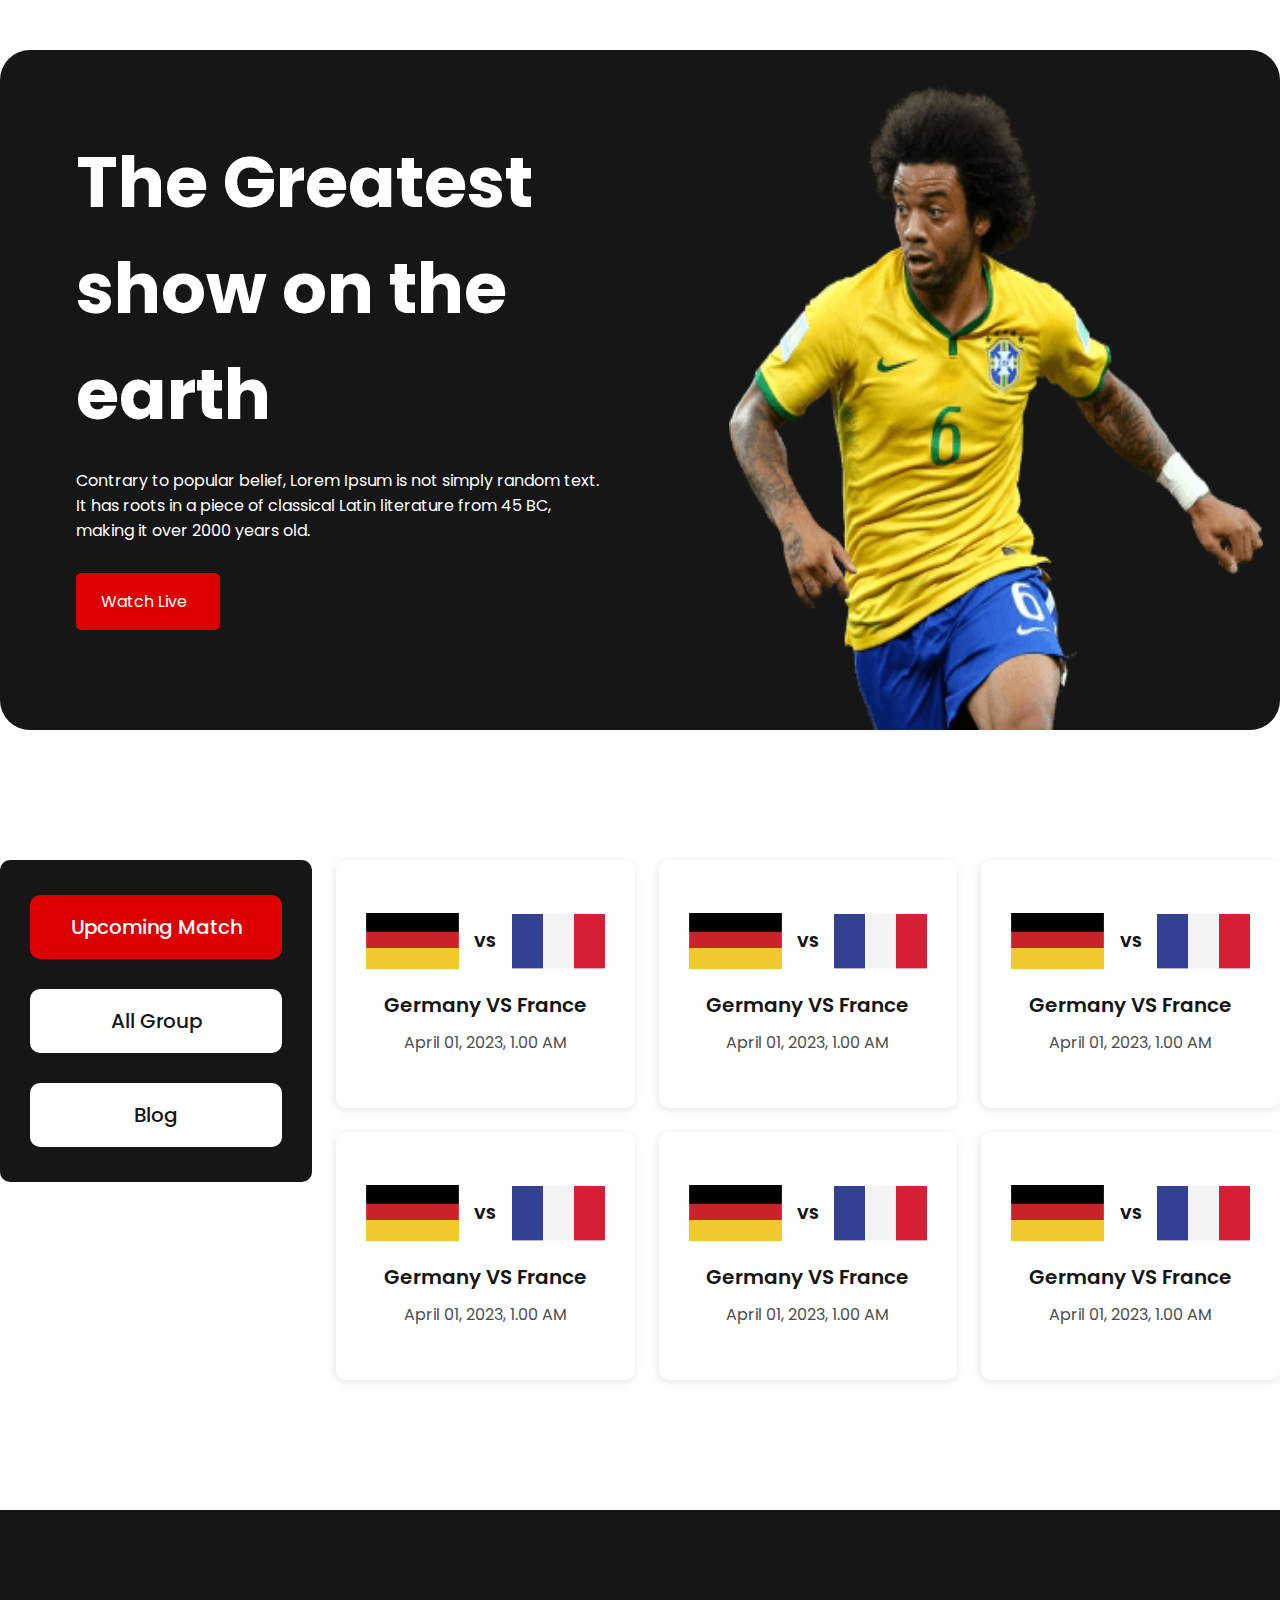
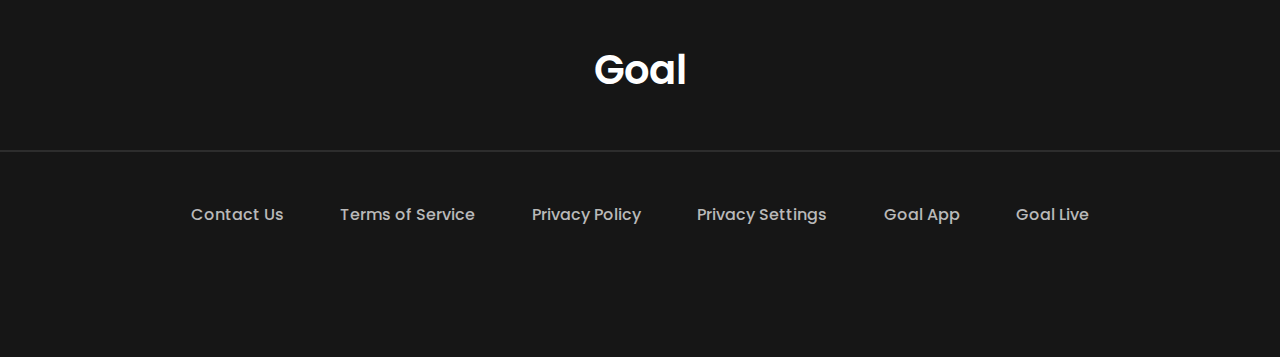
==== match.html @ d3a6b290 "feat: Main section added" ====
<!DOCTYPE html>
<html lang="en">
<head>
    <meta charset="UTF-8">
    <meta http-equiv="X-UA-Compatible" content="IE=edge">
    <meta name="viewport" content="width=device-width, initial-scale=1.0">

    <!-- website title -->
    <title>World Cup</title>

    <!-- font awesome cdn link -->
    <link rel="stylesheet" href="https://cdnjs.cloudflare.com/ajax/libs/font-awesome/6.4.0/css/all.min.css" integrity="sha512-iecdLmaskl7CVkqkXNQ/ZH/XLlvWZOJyj7Yy7tcenmpD1ypASozpmT/E0iPtmFIB46ZmdtAc9eNBvH0H/ZpiBw==" crossorigin="anonymous" referrerpolicy="no-referrer" />

    <!-- stylesheet link -->
    <link rel="stylesheet" href="style.css">
</head>
<body>

    <!-- header section start -->
    <header>
        <div class="header-banner">
            <div class="header-banner-half">
                <h1>The Greatest show on the earth</h1>
                <p>Contrary to popular belief, Lorem Ipsum is not simply random text. It has roots in a piece of classical Latin literature from 45 BC, making it over 2000 years old.</p>
                <a href="">Watch Live &nbsp; <i class="fa-solid fa-chevron-right"></i></a>
            </div>
            <div class="header-banner-half">
                <img src="./assets/Banner Image.png" alt="">
            </div>
        </div>
    </header>
    <!-- header section end -->




    <!-- main section start -->
    <main>
        <section>
            <div class="match">
                <div class="match-fixed">
                    <a href="./index.html" id="match-fixed-blog">Upcoming Match</a>
                    <a href="">All Group</a>
                    <a href="">Blog</a>
                </div>
                <div class="match-container">
                    <div class="flag-item">
                        <div class="flag-img">
                            <img src="./assets/germany Flag.png" alt="">
                            VS
                            <img src="./assets/Flag.png" alt="">
                        </div>
                        <h4>Germany VS France </h4>
                        <p>April 01, 2023, 1.00 AM</p>
                    </div>
                    <div class="flag-item">
                        <div class="flag-img">
                            <img src="./assets/germany Flag.png" alt="">
                            VS
                            <img src="./assets/Flag.png" alt="">
                        </div>
                        <h4>Germany VS France </h4>
                        <p>April 01, 2023, 1.00 AM</p>
                    </div>
                    <div class="flag-item">
                        <div class="flag-img">
                            <img src="./assets/germany Flag.png" alt="">
                            VS
                            <img src="./assets/Flag.png" alt="">
                        </div>
                        <h4>Germany VS France </h4>
                        <p>April 01, 2023, 1.00 AM</p>
                    </div>
                    <div class="flag-item">
                        <div class="flag-img">
                            <img src="./assets/germany Flag.png" alt="">
                            VS
                            <img src="./assets/Flag.png" alt="">
                        </div>
                        <h4>Germany VS France </h4>
                        <p>April 01, 2023, 1.00 AM</p>
                    </div>
                    <div class="flag-item">
                        <div class="flag-img">
                            <img src="./assets/germany Flag.png" alt="">
                            VS
                            <img src="./assets/Flag.png" alt="">
                        </div>
                        <h4>Germany VS France </h4>
                        <p>April 01, 2023, 1.00 AM</p>
                    </div>
                    <div class="flag-item">
                        <div class="flag-img">
                            <img src="./assets/germany Flag.png" alt="">
                            VS
                            <img src="./assets/Flag.png" alt="">
                        </div>
                        <h4>Germany VS France </h4>
                        <p>April 01, 2023, 1.00 AM</p>
                    </div>
                </div>
            </div>
        </section>
    </main>
    <!-- main section end -->




    <!-- footer section start -->
    <footer>
        <h2>Goal</h2>
        <hr>
        <div class="footer-contact">
            <div class="footer-anchor">
                <a href="https://www.google.com">Contact Us</a>
                <a href="https://www.google.com">Terms of Service</a>
                <a href="https://www.google.com">Privacy Policy</a>
                <a href="https://www.google.com">Privacy Settings</a>
                <a href="https://www.google.com">Goal App</a>
                <a href="https://www.google.com">Goal Live</a>
            </div>
        </div>
    </footer>
    <!-- footer section end -->

</body>
</html>
---- style.css ----
/* google font lini */
@import url('https://fonts.googleapis.com/css2?family=Poppins:wght@400;500;600;700&display=swap');




/* common utilities */
body {
    margin: 0;
    font-family: 'Poppins', sans-serif;
    /* background-color: rgba(211, 211, 211, 0.5); */
}




/* header section start */
header {
    max-width: 1321px;
    margin: 50px auto 130px auto;
    background-color: #161616;
    border-radius: 30px;
    padding-top: 33px;
}
.header-banner {
    display: flex;
    justify-content: space-between;
    padding: 0 17px 0 76px;
}
.header-banner-half {
    width: 45%;
}
.header-banner h1 {
    color: #FFF;
    font-weight: 700;
    font-size: 70px;
    margin-bottom: 20px;
}
.header-banner p {
    color: #FFFFFF;
    font-weight: 400;
    font-size: 16px;
    margin-top: 0px;
    margin-bottom: 30px;
}
.header-banner a {
    background-color: #DD0000;
    color: #FFF;
    text-decoration: none;
    padding: 16px 25px;
    border-radius: 5px;
    margin-bottom: 100px;
    display: inline-block;
}
.header-banner img {
    width: 100%;
    height: 100%;
}
/* header section end */








/* main section start */
/* index file */
section {
    max-width: 1321px;
    margin: 0 auto 130px auto;
}
.match {
    display: grid;
    grid-template-columns: 312px 3fr;
    column-gap: 24px;
}
.match-fixed {
    background-color: #161616;
    display: flex;
    flex-direction: column;
    padding: 5px 30px 5px 30px;
    gap: 30px;
    height: 312px;
    border-radius: 10px;
    justify-content:center;
    position: sticky;
    top: 0px;
}
.match-fixed a {
    font-weight: 500;
    color: #161616;
    font-size: 20px;
    text-align: center;
    padding: 17px 39px;
    background-color: #FFF;
    border-radius: 10px;
    margin: 0;
    text-decoration: none;
}
#match-fixed-blog {
    color: #FFFFFF;
    background-color:#DD0000 ;
}
.match-container {
    display: grid;
    grid-template-columns: repeat(3, 1fr);
    gap: 24px;
}
.match-item {
    box-shadow: -1px 2px 10px rgba(22, 22, 22, 0.1);
    border-radius: 10px;
}
.match-item img {
    max-width: 100%;
}
.match-article {
    padding: 20px;
}
.match-article > p {
    font-size: 16px;
    font-weight: 500;
    color: #161616;
    padding: 4px 16px;
    border: 1px solid #161616;
    display: inline-block;
    border-radius: 5px;
    margin: 0;
}
.match-article h4 {
    font-family: 600;
    color: #161616;
    font-size: 18px;
    margin: 15px 0 20px 0;
}
.match-icons {
    display: flex;
    column-gap: 30px;
    color: rgba(22, 22, 22, 0.7);
}
.match-icons p {
    margin: 0;
}


/* match file */
.flag-item {
    box-shadow: -1px 2px 10px rgba(22, 22, 22, 0.1);
    border-radius: 10px;
    padding: 53px 30px;
}
.flag-img {
    display: flex;
    flex-direction: row;
    align-items: center;
    justify-content: space-between;
    font-size: 16px;
    color: #161616;
    font-weight: 700;
}
.flag-img img {
    max-width: 100%;
}
.flag-item h4 {
    font-weight: 600;
    color: #161616;
    font-size: 20px;
    text-align: center;
    margin: 20px 0 10px 0;
}
.flag-item p {
    color: #4D4D4D;
    font-weight: 400;
    font-size: 16px;
    text-align: center;
    margin: 0;
}
/* main section end */




/* footer section start */
footer {
    background-color: #161616;
    padding: 130px 0;
}
footer h2{
    color: #FFF;
    font-size: 40px;
    font-weight: 600;
    text-align: center;
    margin: 0;
}
footer hr {
    max-width: 1320px;
    border: 1px solid rgba(255, 255, 255, 0.1);
    margin-top: 50px;
    margin-bottom: 0;
}
.footer-contact {
    max-width: 898px;
    margin: 50px auto 0 auto;
}
.footer-anchor {
    display: flex;
    justify-content: space-between;
}
footer a {
    color: #B9B9B9;
    font-weight: 500;
    font-size: 16px;
    text-decoration: none;
}
/* footer section end */




/* media query start */
/* tablet version */
@media only screen and (min-width: 689px) and (max-width: 992px) {

    /* header */
    header {
        max-width: 734px;
    }
    .header-banner h1 {
        font-size: 40px;
    }
    .header-banner p {
        font-size: 14px;
        text-overflow: ellipsis;
        overflow: hidden;
        height: 48px;
    }
    .header-banner a {
        font-size: 20px;
        margin-bottom: 61px;
    }

    /* footer */
    footer {
        padding: 70px 0 55px 0;
    }
    footer hr {
        max-width: 734px;
    }
    .footer-contact {
        max-width: 635px;
    }
    .footer-anchor {
        flex-wrap: wrap;
        justify-content: center;
        gap: 40px;
    }
}




/* mobile version */
@media only screen and (max-width: 688px) {
   
    /* header */
    header {
        max-width: 334px;
        padding-top: 28px;
        margin-bottom: 24px;
    }
    .header-banner {
        flex-direction: column;
        align-items: center;
        padding: 0;
    }
    .header-banner-half {
        width: 100%;
    }
    .header-banner h1 {
        font-size: 22px;
        text-align: center;
        margin-left: 53px;
        margin-right: 53px;
    }
    .header-banner p {
        font-size: 14px;
        text-overflow: ellipsis;
        overflow: hidden;
        height: 45px;
        text-align: center;
        margin-left: 38px;
        margin-right: 38px;
    }
    .header-banner a {
        padding: 8px 12px;
        margin-bottom: 21px;
        display: block;
        width: 121px;
        margin: 0 auto 21px auto;
    }
    .header-banner img {
        display: block;
        width: 233px;
        margin: 0 auto;
    }

    /* footer */
    footer {
        padding: 24px 0;
    }
    footer h2 {
        font-size: 22px;
    }
    footer hr {
        max-width: 335px;
        margin-top: 24px;
    }
    .footer-contact {
        margin-top: 24px;
    }
    .footer-anchor {
        flex-direction: column;
        align-items: center;
        row-gap: 30px;
    }
}
/* media query end */
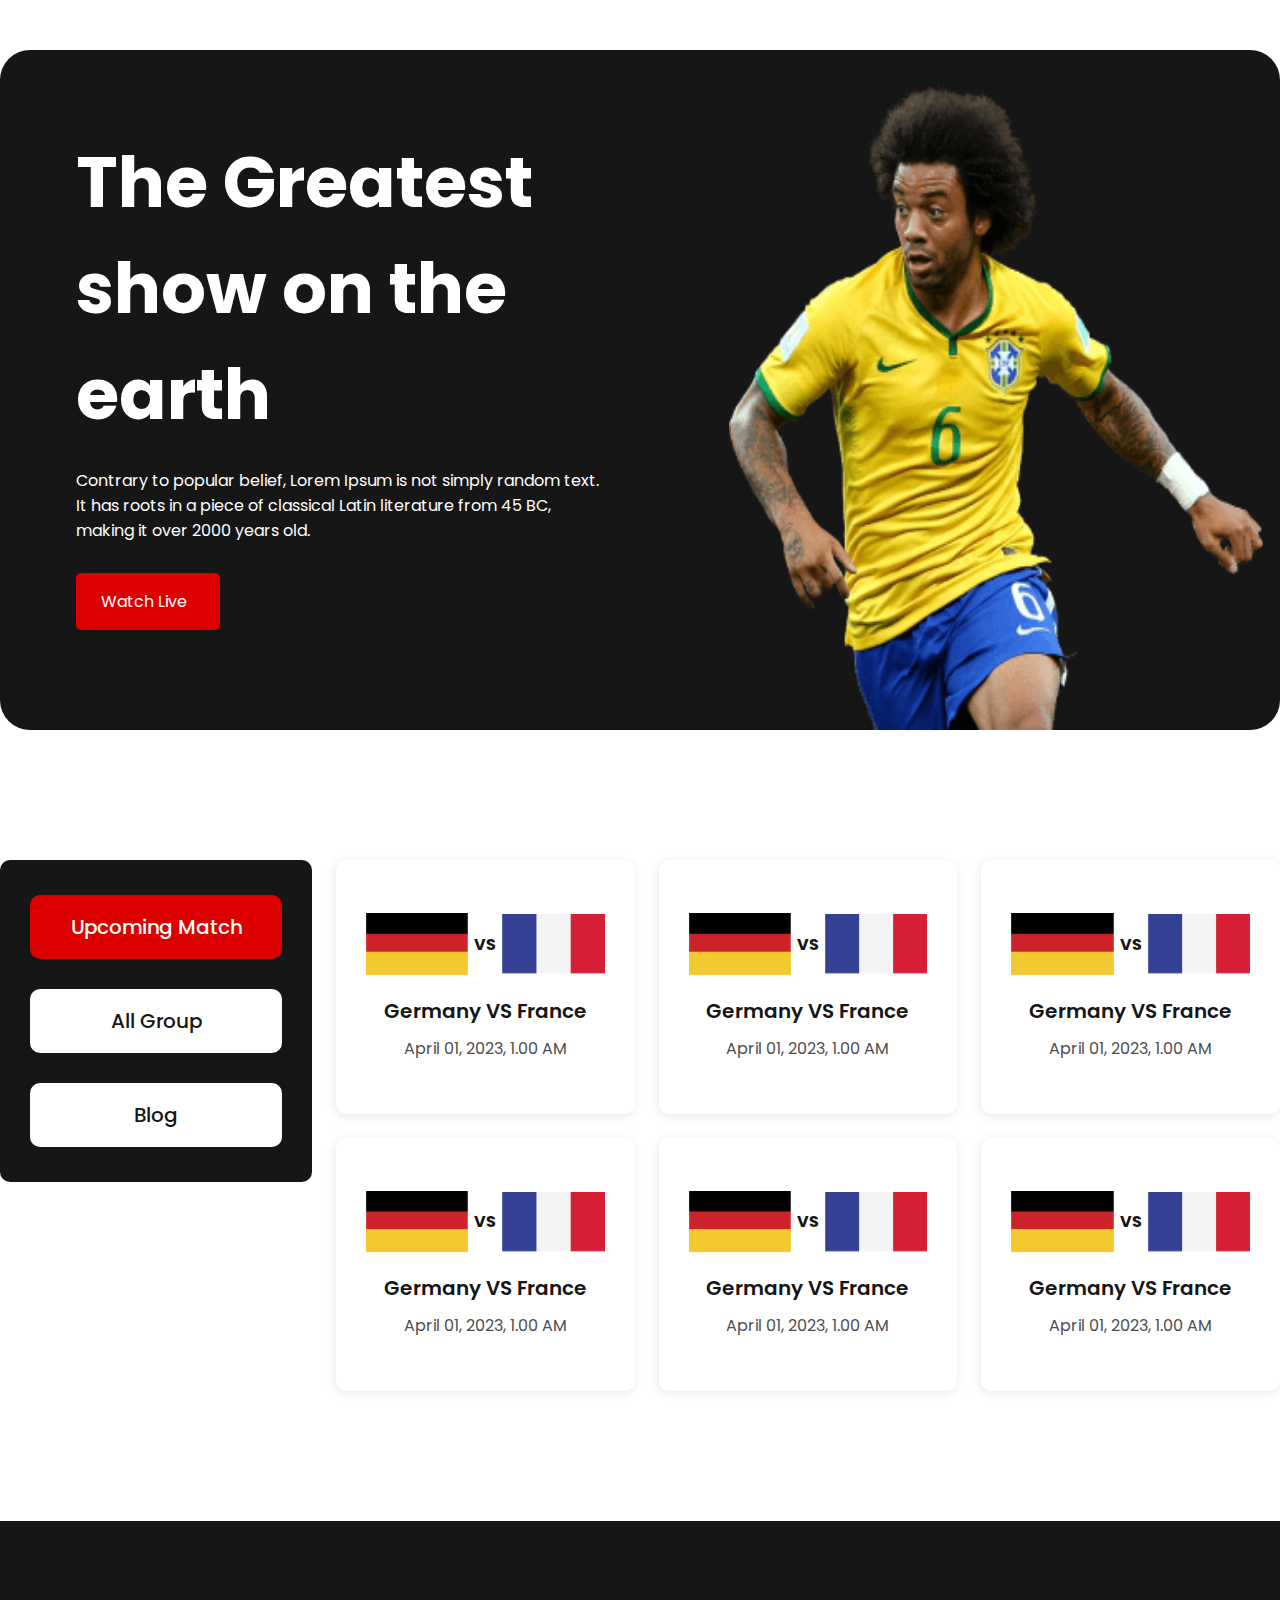
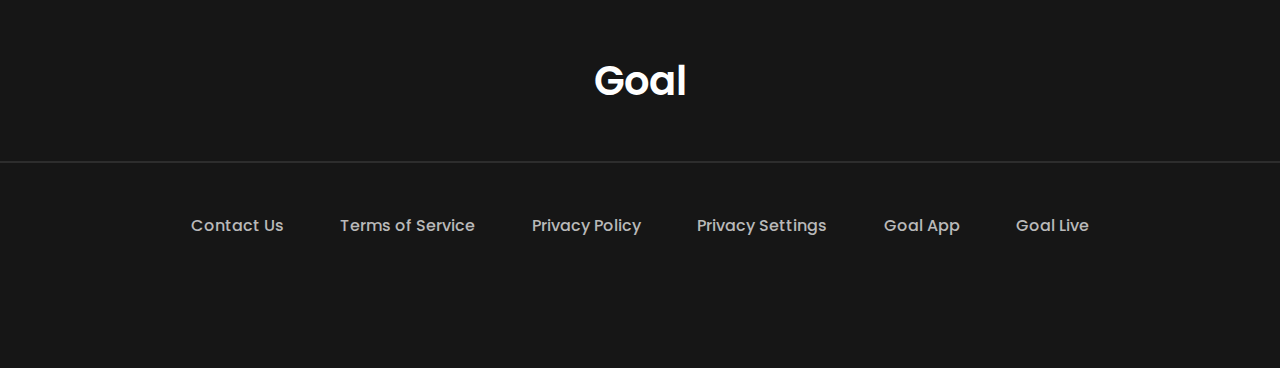
==== commit 7abf36a1: "feat: Main media query added" ====
--- a/match.html
+++ b/match.html
@@ -100,6 +100,9 @@
                     </div>
                 </div>
             </div>
+            <div class="button-align">
+                <a href="">View All</a>
+            </div>
         </section>
     </main>
     <!-- main section end -->
--- a/style.css
+++ b/style.css
@@ -57,10 +57,6 @@
     height: 100%;
 }
 /* header section end */
-
-
-
-
 
 
 
@@ -113,7 +109,7 @@
     border-radius: 10px;
 }
 .match-item img {
-    max-width: 100%;
+    width: 100%;
 }
 .match-article {
     padding: 20px;
@@ -142,6 +138,9 @@
 .match-icons p {
     margin: 0;
 }
+.button-align {
+    display: none;
+}
 
 
 /* match file */
@@ -154,13 +153,14 @@
     display: flex;
     flex-direction: row;
     align-items: center;
-    justify-content: space-between;
     font-size: 16px;
     color: #161616;
     font-weight: 700;
+    column-gap: 5px;
+    justify-content: center;
 }
 .flag-img img {
-    max-width: 100%;
+    width: 100%;
 }
 .flag-item h4 {
     font-weight: 600;
@@ -225,6 +225,7 @@
     /* header */
     header {
         max-width: 734px;
+        margin-bottom: 70px;
     }
     .header-banner h1 {
         font-size: 40px;
@@ -240,6 +241,58 @@
         margin-bottom: 61px;
     }
 
+    /* main section */
+    section {
+        max-width: 734px;
+        /* padding: 0  30px; */
+        margin: 0 auto;
+    }
+    .match {
+        grid-template-columns: 1fr;
+        row-gap: 30px;
+    }
+    .match-fixed {
+        flex-direction: row;
+        height: 100%;
+        padding: 0;
+        justify-content: space-between;
+        background-color: #FFFFFF;
+        gap: 0;
+    }
+    .match-fixed a {
+        border: 1px solid #E8E8E8;
+        border-radius: 10px;
+        width: 230px;
+        padding: 0;
+        height: 64px;
+        display: flex;
+        justify-content: center;
+        align-items: center;
+    }
+    .match-container {
+        grid-template-columns: 1fr 1fr;
+    }
+    .match-item img {
+        width: 100%;
+    }
+    .hide-item {
+        display: none;
+    }
+    .button-align {
+        display: block;
+        text-align: center;
+    }
+    .button-align a {
+        text-decoration: none;
+        color: #FFF;
+        background-color: #DD0000;
+        padding: 12px 29px;
+        border-radius: 5px;
+        font-size: 20px;
+        margin: 62px 0 81px 0;
+        display: inline-block;
+    }
+
     /* footer */
     footer {
         padding: 70px 0 55px 0;
@@ -256,8 +309,6 @@
         gap: 40px;
     }
 }
-
-
 
 
 /* mobile version */
@@ -305,6 +356,35 @@
         margin: 0 auto;
     }
 
+    /* main */
+    section {
+        width: 100%;
+        margin-bottom: 24px;
+    }
+    .match {
+        grid-template-columns: 1fr;
+        row-gap: 24px;
+    }
+    .match-fixed {
+        background-color: #FFF;
+        align-items: center;
+        row-gap: 16px;
+        height: 100%;
+        padding: 0;
+    }
+    .match-fixed a {
+        border: 1px solid #E8E8E8;
+        border-radius: 10px;
+    }
+    .match-container {
+        grid-template-columns: 1fr;
+        row-gap: 16px;
+        padding: 0 20px;
+    }
+    .mobile-hide {
+        display: none;
+    }
+
     /* footer */
     footer {
         padding: 24px 0;
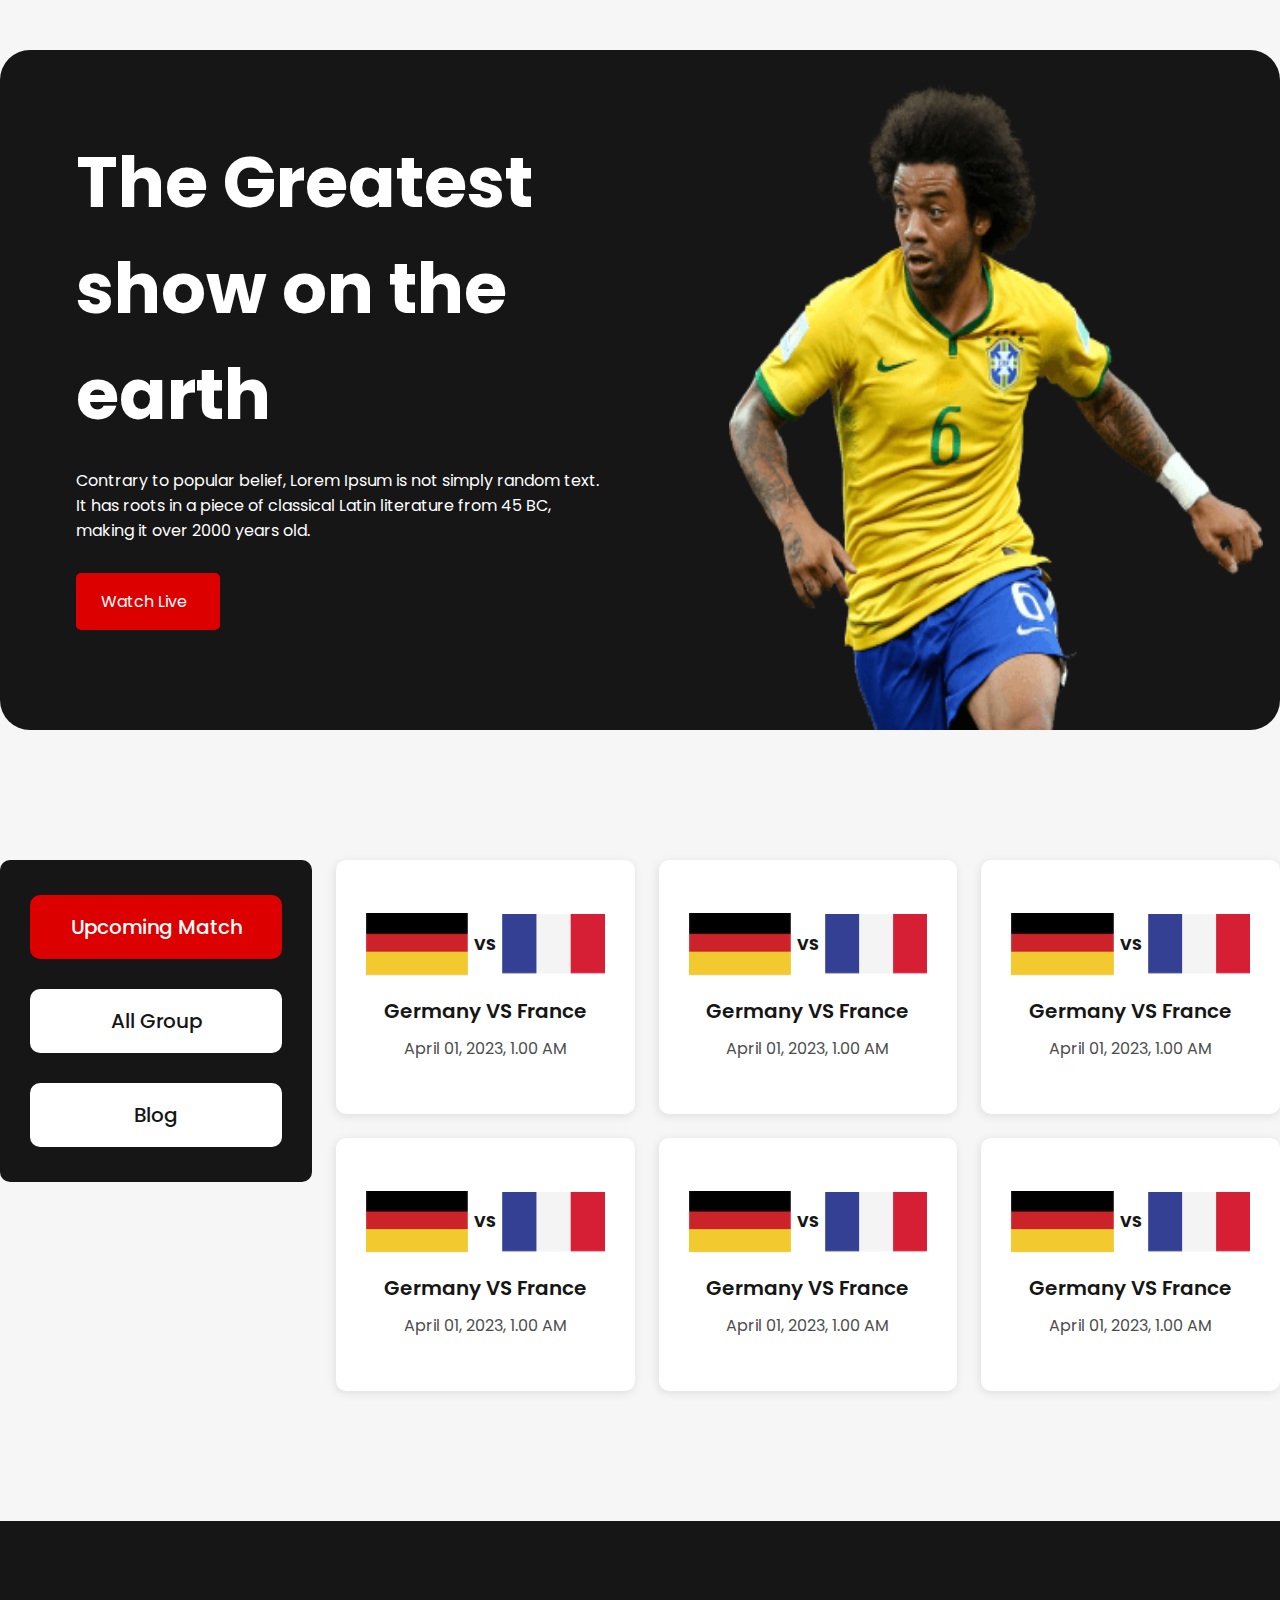
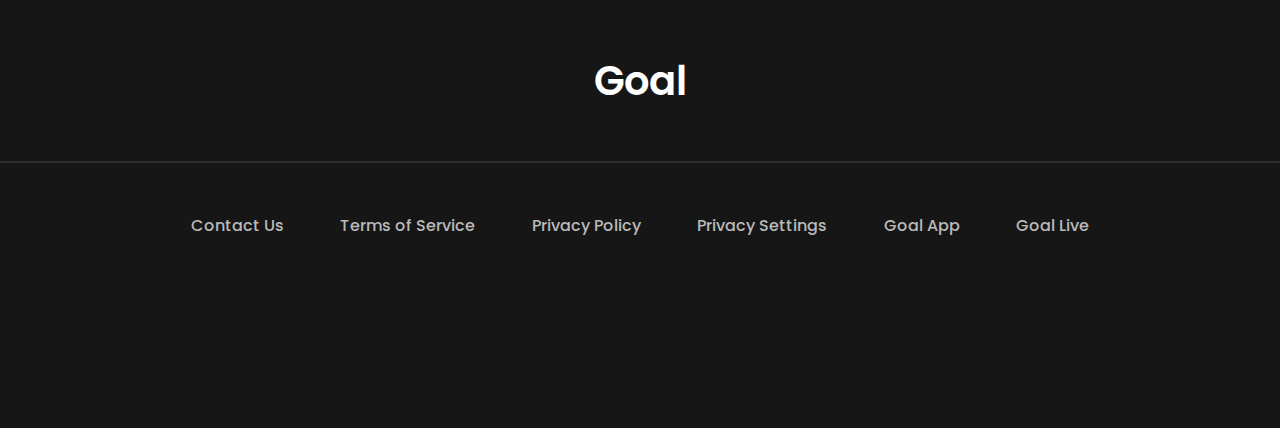
==== commit aa0bec27: "feat: Bonus added" ====
--- a/match.html
+++ b/match.html
@@ -124,6 +124,9 @@
                 <a href="https://www.google.com">Goal Live</a>
             </div>
         </div>
+        <div class="footer-social">
+            <a href="https://www.twitter.com"><i class="fa-brands fa-twitter"></i></a>
+        </div>
     </footer>
     <!-- footer section end -->
 
--- a/style.css
+++ b/style.css
@@ -8,7 +8,7 @@
 body {
     margin: 0;
     font-family: 'Poppins', sans-serif;
-    /* background-color: rgba(211, 211, 211, 0.5); */
+    background-color: rgba(211, 211, 211, 0.2);
 }
 
 
@@ -51,6 +51,11 @@
     border-radius: 5px;
     margin-bottom: 100px;
     display: inline-block;
+    transition: .5s;
+}
+header:hover .header-banner a {
+    background-color: lightgray;
+    color: #161616;
 }
 .header-banner img {
     width: 100%;
@@ -107,6 +112,7 @@
 .match-item {
     box-shadow: -1px 2px 10px rgba(22, 22, 22, 0.1);
     border-radius: 10px;
+    background-color: #FFF;
 }
 .match-item img {
     width: 100%;
@@ -148,6 +154,7 @@
     box-shadow: -1px 2px 10px rgba(22, 22, 22, 0.1);
     border-radius: 10px;
     padding: 53px 30px;
+    background-color: #FFF;
 }
 .flag-img {
     display: flex;
@@ -184,7 +191,7 @@
 /* footer section start */
 footer {
     background-color: #161616;
-    padding: 130px 0;
+    padding: 130px 0 120px 0;
 }
 footer h2{
     color: #FFF;
@@ -212,6 +219,15 @@
     font-weight: 500;
     font-size: 16px;
     text-decoration: none;
+}
+.footer-social {
+    text-align: center;
+    margin: 70px 0 0 0;
+}
+.fa-twitter {
+    color: #FFF;
+    font-size: 40px;
+    text-align: center;
 }
 /* footer section end */
 
@@ -269,6 +285,10 @@
         justify-content: center;
         align-items: center;
     }
+    #match-fixed-blog {
+        color:#161616 ;
+        background-color: lightgray;
+    }
     .match-container {
         grid-template-columns: 1fr 1fr;
     }
@@ -404,5 +424,11 @@
         align-items: center;
         row-gap: 30px;
     }
+    .footer-social {
+        margin-top: 40px;
+    }
+    .fa-twitter {
+        font-size: 30px;
+    }
 }
 /* media query end */